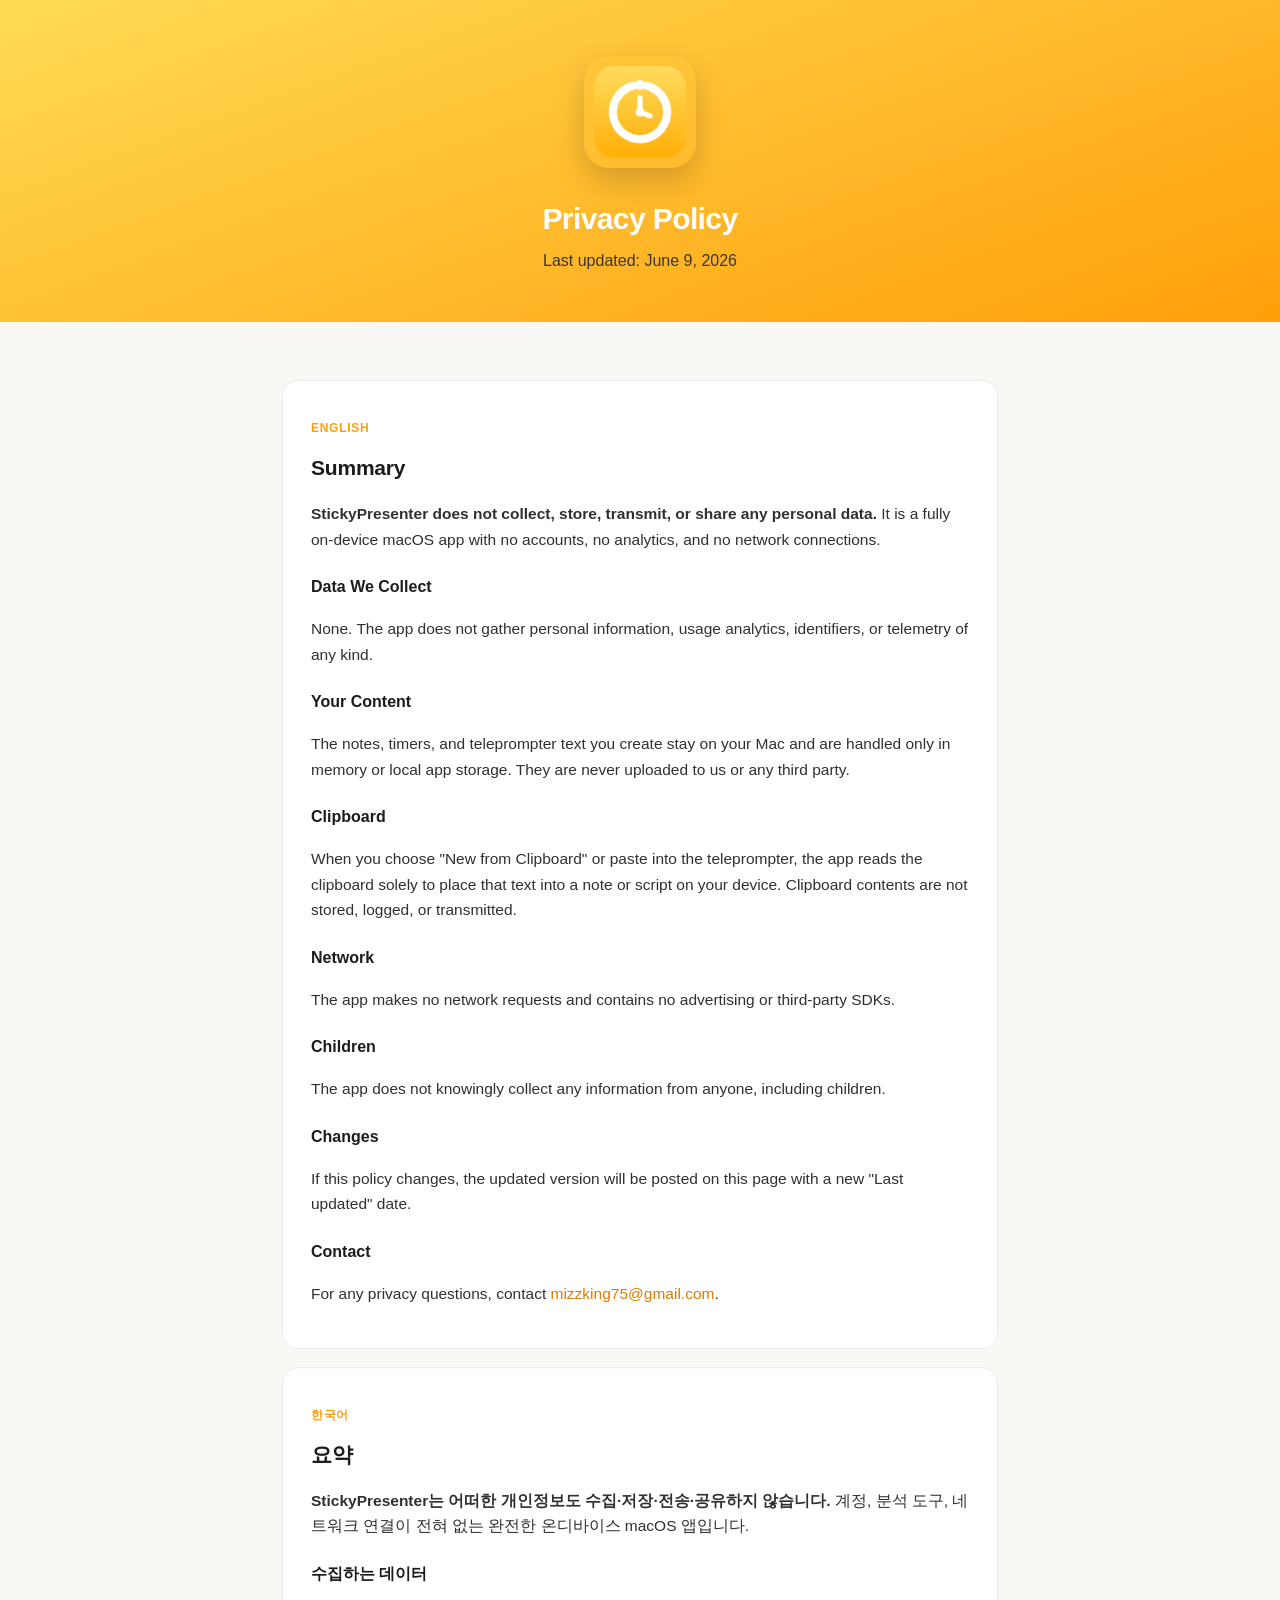
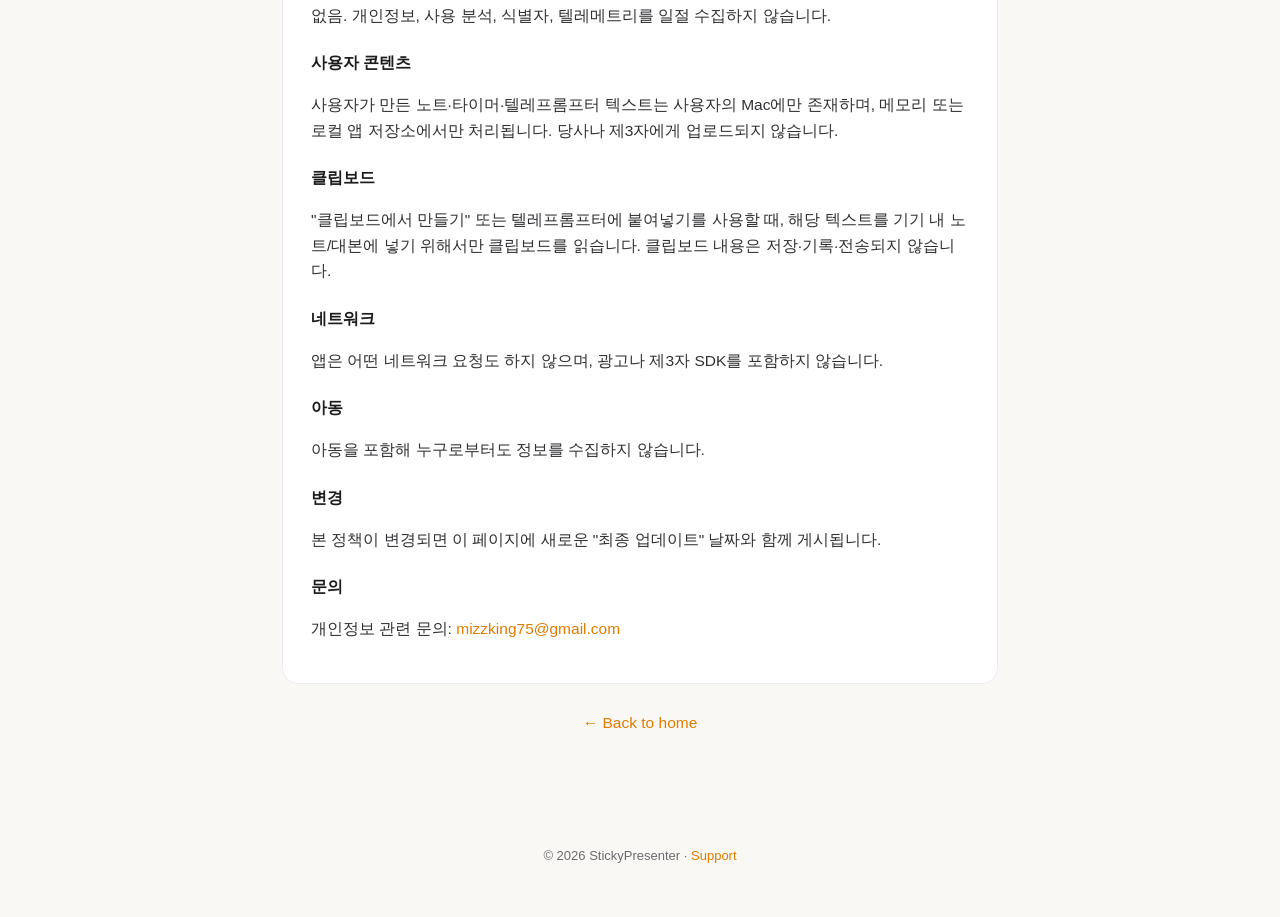
==== docs/privacy.html @ 97f6da8c "지원/개인정보 페이지 추가 및 GitHub Pages 배포 준비 - docs/ 에 정적 사이트 추가 (index, support, privacy) + 앰버 테마 스타일 - 한/영 " ====
<!DOCTYPE html>
<html lang="en">
<head>
  <meta charset="UTF-8" />
  <meta name="viewport" content="width=device-width, initial-scale=1" />
  <title>Privacy Policy · StickyPresenter</title>
  <link rel="icon" href="icon.png" />
  <link rel="stylesheet" href="style.css" />
</head>
<body>
  <header>
    <img class="icon" src="icon.png" alt="StickyPresenter app icon" />
    <h1>Privacy Policy</h1>
    <p>Last updated: June 9, 2026</p>
  </header>

  <main>
    <div class="wrap">

      <div class="card">
        <p class="lang">English</p>
        <h2>Summary</h2>
        <p><strong>StickyPresenter does not collect, store, transmit, or share any personal
        data.</strong> It is a fully on-device macOS app with no accounts, no analytics, and
        no network connections.</p>

        <h3>Data We Collect</h3>
        <p>None. The app does not gather personal information, usage analytics, identifiers,
        or telemetry of any kind.</p>

        <h3>Your Content</h3>
        <p>The notes, timers, and teleprompter text you create stay on your Mac and are handled
        only in memory or local app storage. They are never uploaded to us or any third party.</p>

        <h3>Clipboard</h3>
        <p>When you choose "New from Clipboard" or paste into the teleprompter, the app reads the
        clipboard solely to place that text into a note or script on your device. Clipboard
        contents are not stored, logged, or transmitted.</p>

        <h3>Network</h3>
        <p>The app makes no network requests and contains no advertising or third-party SDKs.</p>

        <h3>Children</h3>
        <p>The app does not knowingly collect any information from anyone, including children.</p>

        <h3>Changes</h3>
        <p>If this policy changes, the updated version will be posted on this page with a new
        "Last updated" date.</p>

        <h3>Contact</h3>
        <p>For any privacy questions, contact
        <a href="mailto:mizzking75@gmail.com">mizzking75@gmail.com</a>.</p>
      </div>

      <div class="card">
        <p class="lang">한국어</p>
        <h2>요약</h2>
        <p><strong>StickyPresenter는 어떠한 개인정보도 수집·저장·전송·공유하지 않습니다.</strong>
        계정, 분석 도구, 네트워크 연결이 전혀 없는 완전한 온디바이스 macOS 앱입니다.</p>

        <h3>수집하는 데이터</h3>
        <p>없음. 개인정보, 사용 분석, 식별자, 텔레메트리를 일절 수집하지 않습니다.</p>

        <h3>사용자 콘텐츠</h3>
        <p>사용자가 만든 노트·타이머·텔레프롬프터 텍스트는 사용자의 Mac에만 존재하며, 메모리 또는
        로컬 앱 저장소에서만 처리됩니다. 당사나 제3자에게 업로드되지 않습니다.</p>

        <h3>클립보드</h3>
        <p>"클립보드에서 만들기" 또는 텔레프롬프터에 붙여넣기를 사용할 때, 해당 텍스트를 기기 내
        노트/대본에 넣기 위해서만 클립보드를 읽습니다. 클립보드 내용은 저장·기록·전송되지 않습니다.</p>

        <h3>네트워크</h3>
        <p>앱은 어떤 네트워크 요청도 하지 않으며, 광고나 제3자 SDK를 포함하지 않습니다.</p>

        <h3>아동</h3>
        <p>아동을 포함해 누구로부터도 정보를 수집하지 않습니다.</p>

        <h3>변경</h3>
        <p>본 정책이 변경되면 이 페이지에 새로운 "최종 업데이트" 날짜와 함께 게시됩니다.</p>

        <h3>문의</h3>
        <p>개인정보 관련 문의: <a href="mailto:mizzking75@gmail.com">mizzking75@gmail.com</a></p>
      </div>

      <p style="text-align:center"><a class="back" href="index.html">← Back to home</a></p>
    </div>
  </main>

  <footer>
    © 2026 StickyPresenter · <a href="support.html">Support</a>
  </footer>
</body>
</html>
---- docs/style.css ----
:root {
  --amber-1: #ffdb54;
  --amber-2: #ff9f0a;
  --ink: #1c1c1e;
  --muted: #6b6b70;
  --bg: #faf8f4;
  --card: #ffffff;
  --border: #ececec;
}

* { box-sizing: border-box; }

html { -webkit-text-size-adjust: 100%; }

body {
  margin: 0;
  font-family: -apple-system, BlinkMacSystemFont, "SF Pro Text", "Helvetica Neue",
    "Apple SD Gothic Neo", "Pretendard", sans-serif;
  color: var(--ink);
  background: var(--bg);
  line-height: 1.65;
}

a { color: #e07b00; text-decoration: none; }
a:hover { text-decoration: underline; }

.wrap { max-width: 760px; margin: 0 auto; padding: 0 22px; }

/* Header / hero */
header {
  background: linear-gradient(160deg, var(--amber-1), var(--amber-2));
  color: #fff;
  text-align: center;
  padding: 56px 22px 48px;
}
header .icon {
  width: 112px; height: 112px; border-radius: 25px;
  box-shadow: 0 12px 30px rgba(0,0,0,.18);
}
header h1 { margin: 18px 0 4px; font-size: 30px; letter-spacing: -0.02em; }
header p { margin: 0; font-size: 16px; opacity: .95; }

/* Nav buttons */
.actions { margin-top: 22px; display: flex; gap: 12px; justify-content: center; flex-wrap: wrap; }
.btn {
  display: inline-block; background: rgba(255,255,255,.22); color: #fff;
  padding: 10px 20px; border-radius: 999px; font-weight: 600; font-size: 15px;
  border: 1px solid rgba(255,255,255,.5);
}
.btn:hover { background: rgba(255,255,255,.34); text-decoration: none; }

/* Content */
main { padding: 40px 0 64px; }
.card {
  background: var(--card); border: 1px solid var(--border); border-radius: 16px;
  padding: 26px 28px; margin: 18px 0;
}
h2 { font-size: 21px; margin: 8px 0 12px; letter-spacing: -0.01em; }
h3 { font-size: 16px; margin: 22px 0 6px; color: var(--ink); }
p, li { font-size: 15.5px; color: #303034; }
.muted { color: var(--muted); font-size: 14px; }
ul { padding-left: 20px; }
li { margin: 4px 0; }
hr { border: none; border-top: 1px solid var(--border); margin: 26px 0; }

table { width: 100%; border-collapse: collapse; margin: 8px 0; }
th, td { text-align: left; padding: 8px 10px; border-bottom: 1px solid var(--border); font-size: 14.5px; }
th { color: var(--muted); font-weight: 600; }
code { background: #f1efe9; padding: 2px 6px; border-radius: 6px; font-size: 13px; }

.lang { font-size: 12px; font-weight: 700; letter-spacing: .06em; color: var(--amber-2); text-transform: uppercase; }

footer { text-align: center; padding: 30px 22px 50px; color: var(--muted); font-size: 13px; }
.back { display: inline-block; margin-top: 8px; }
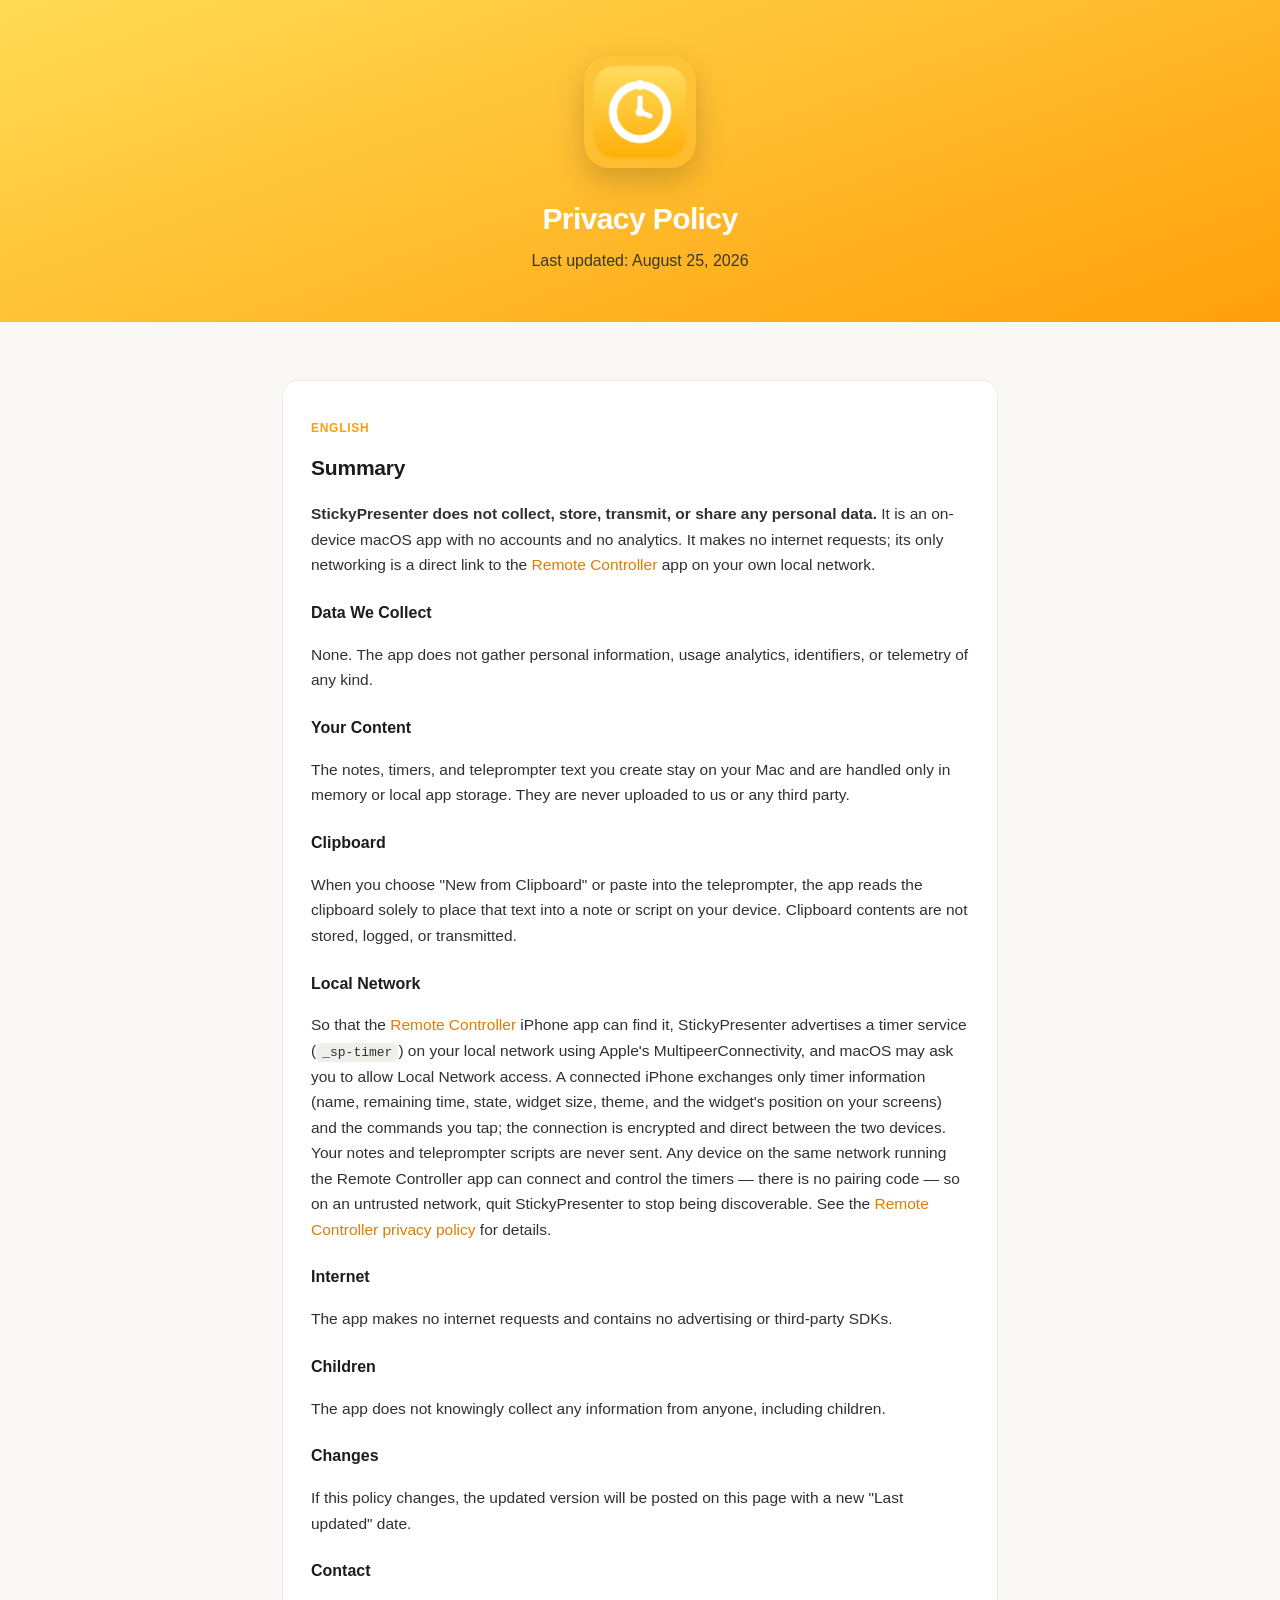
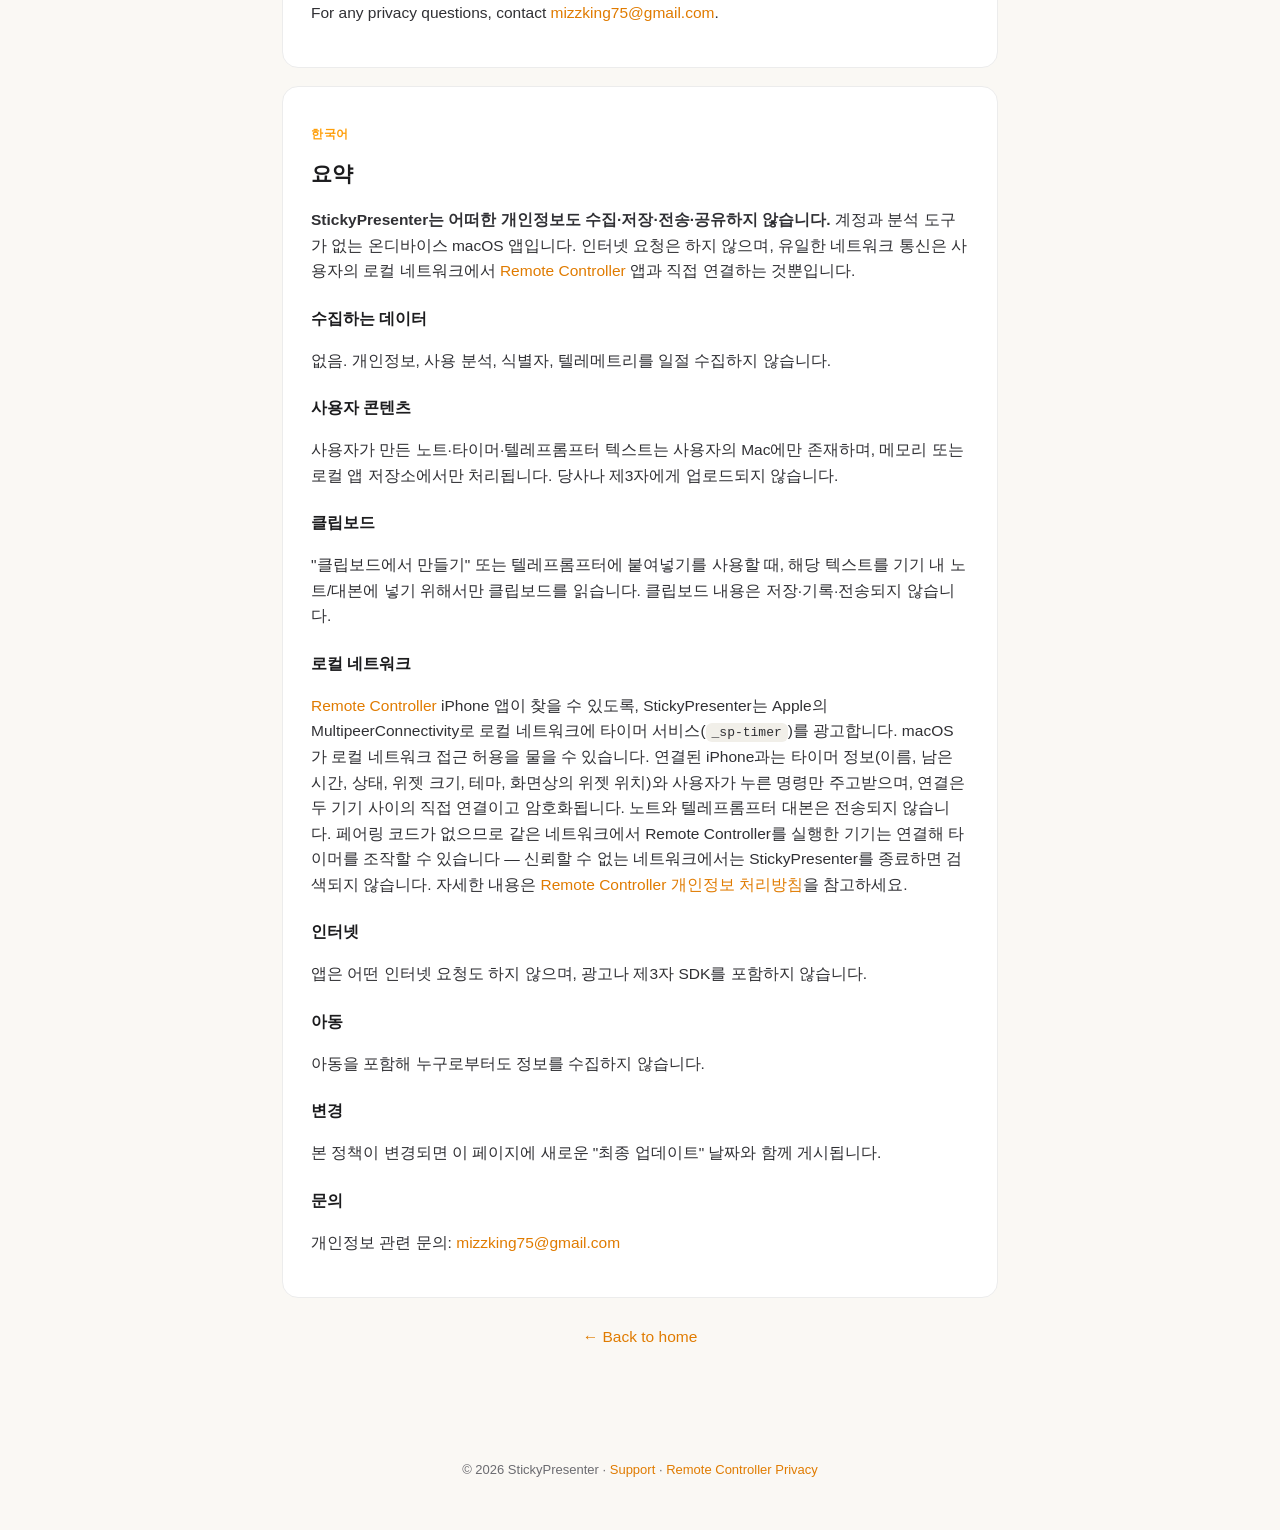
==== commit 5e8dd744: "docs: 리모컨 앱 소개 페이지와 개인정보 처리방침 추가 App Store 제출에 필요한 두 페이지를 만들고 기존 페이지들과 서로 링크했다. style.css 를 그대로 써서 M" ====
--- a/docs/privacy.html
+++ b/docs/privacy.html
@@ -11,7 +11,7 @@
   <header>
     <img class="icon" src="icon.png" alt="StickyPresenter app icon" />
     <h1>Privacy Policy</h1>
-    <p>Last updated: June 9, 2026</p>
+    <p>Last updated: August 25, 2026</p>
   </header>
 
   <main>
@@ -21,8 +21,9 @@
         <p class="lang">English</p>
         <h2>Summary</h2>
         <p><strong>StickyPresenter does not collect, store, transmit, or share any personal
-        data.</strong> It is a fully on-device macOS app with no accounts, no analytics, and
-        no network connections.</p>
+        data.</strong> It is an on-device macOS app with no accounts and no analytics. It makes
+        no internet requests; its only networking is a direct link to the
+        <a href="remote.html">Remote Controller</a> app on your own local network.</p>
 
         <h3>Data We Collect</h3>
         <p>None. The app does not gather personal information, usage analytics, identifiers,
@@ -37,8 +38,20 @@
         clipboard solely to place that text into a note or script on your device. Clipboard
         contents are not stored, logged, or transmitted.</p>
 
-        <h3>Network</h3>
-        <p>The app makes no network requests and contains no advertising or third-party SDKs.</p>
+        <h3>Local Network</h3>
+        <p>So that the <a href="remote.html">Remote Controller</a> iPhone app can find it,
+        StickyPresenter advertises a timer service (<code>_sp-timer</code>) on your local network
+        using Apple's MultipeerConnectivity, and macOS may ask you to allow Local Network access.
+        A connected iPhone exchanges only timer information (name, remaining time, state, widget
+        size, theme, and the widget's position on your screens) and the commands you tap; the
+        connection is encrypted and direct between the two devices. Your notes and teleprompter
+        scripts are never sent. Any device on the same network running the Remote Controller app
+        can connect and control the timers — there is no pairing code — so on an untrusted
+        network, quit StickyPresenter to stop being discoverable. See the
+        <a href="remote-privacy.html">Remote Controller privacy policy</a> for details.</p>
+
+        <h3>Internet</h3>
+        <p>The app makes no internet requests and contains no advertising or third-party SDKs.</p>
 
         <h3>Children</h3>
         <p>The app does not knowingly collect any information from anyone, including children.</p>
@@ -56,7 +69,9 @@
         <p class="lang">한국어</p>
         <h2>요약</h2>
         <p><strong>StickyPresenter는 어떠한 개인정보도 수집·저장·전송·공유하지 않습니다.</strong>
-        계정, 분석 도구, 네트워크 연결이 전혀 없는 완전한 온디바이스 macOS 앱입니다.</p>
+        계정과 분석 도구가 없는 온디바이스 macOS 앱입니다. 인터넷 요청은 하지 않으며, 유일한
+        네트워크 통신은 사용자의 로컬 네트워크에서 <a href="remote.html">Remote Controller</a>
+        앱과 직접 연결하는 것뿐입니다.</p>
 
         <h3>수집하는 데이터</h3>
         <p>없음. 개인정보, 사용 분석, 식별자, 텔레메트리를 일절 수집하지 않습니다.</p>
@@ -69,8 +84,19 @@
         <p>"클립보드에서 만들기" 또는 텔레프롬프터에 붙여넣기를 사용할 때, 해당 텍스트를 기기 내
         노트/대본에 넣기 위해서만 클립보드를 읽습니다. 클립보드 내용은 저장·기록·전송되지 않습니다.</p>
 
-        <h3>네트워크</h3>
-        <p>앱은 어떤 네트워크 요청도 하지 않으며, 광고나 제3자 SDK를 포함하지 않습니다.</p>
+        <h3>로컬 네트워크</h3>
+        <p><a href="remote.html">Remote Controller</a> iPhone 앱이 찾을 수 있도록, StickyPresenter는
+        Apple의 MultipeerConnectivity로 로컬 네트워크에 타이머 서비스(<code>_sp-timer</code>)를
+        광고합니다. macOS가 로컬 네트워크 접근 허용을 물을 수 있습니다. 연결된 iPhone과는 타이머
+        정보(이름, 남은 시간, 상태, 위젯 크기, 테마, 화면상의 위젯 위치)와 사용자가 누른 명령만
+        주고받으며, 연결은 두 기기 사이의 직접 연결이고 암호화됩니다. 노트와 텔레프롬프터 대본은
+        전송되지 않습니다. 페어링 코드가 없으므로 같은 네트워크에서 Remote Controller를 실행한
+        기기는 연결해 타이머를 조작할 수 있습니다 — 신뢰할 수 없는 네트워크에서는
+        StickyPresenter를 종료하면 검색되지 않습니다. 자세한 내용은
+        <a href="remote-privacy.html">Remote Controller 개인정보 처리방침</a>을 참고하세요.</p>
+
+        <h3>인터넷</h3>
+        <p>앱은 어떤 인터넷 요청도 하지 않으며, 광고나 제3자 SDK를 포함하지 않습니다.</p>
 
         <h3>아동</h3>
         <p>아동을 포함해 누구로부터도 정보를 수집하지 않습니다.</p>
@@ -87,7 +113,7 @@
   </main>
 
   <footer>
-    © 2026 StickyPresenter · <a href="support.html">Support</a>
+    © 2026 StickyPresenter · <a href="support.html">Support</a> · <a href="remote-privacy.html">Remote Controller Privacy</a>
   </footer>
 </body>
 </html>
